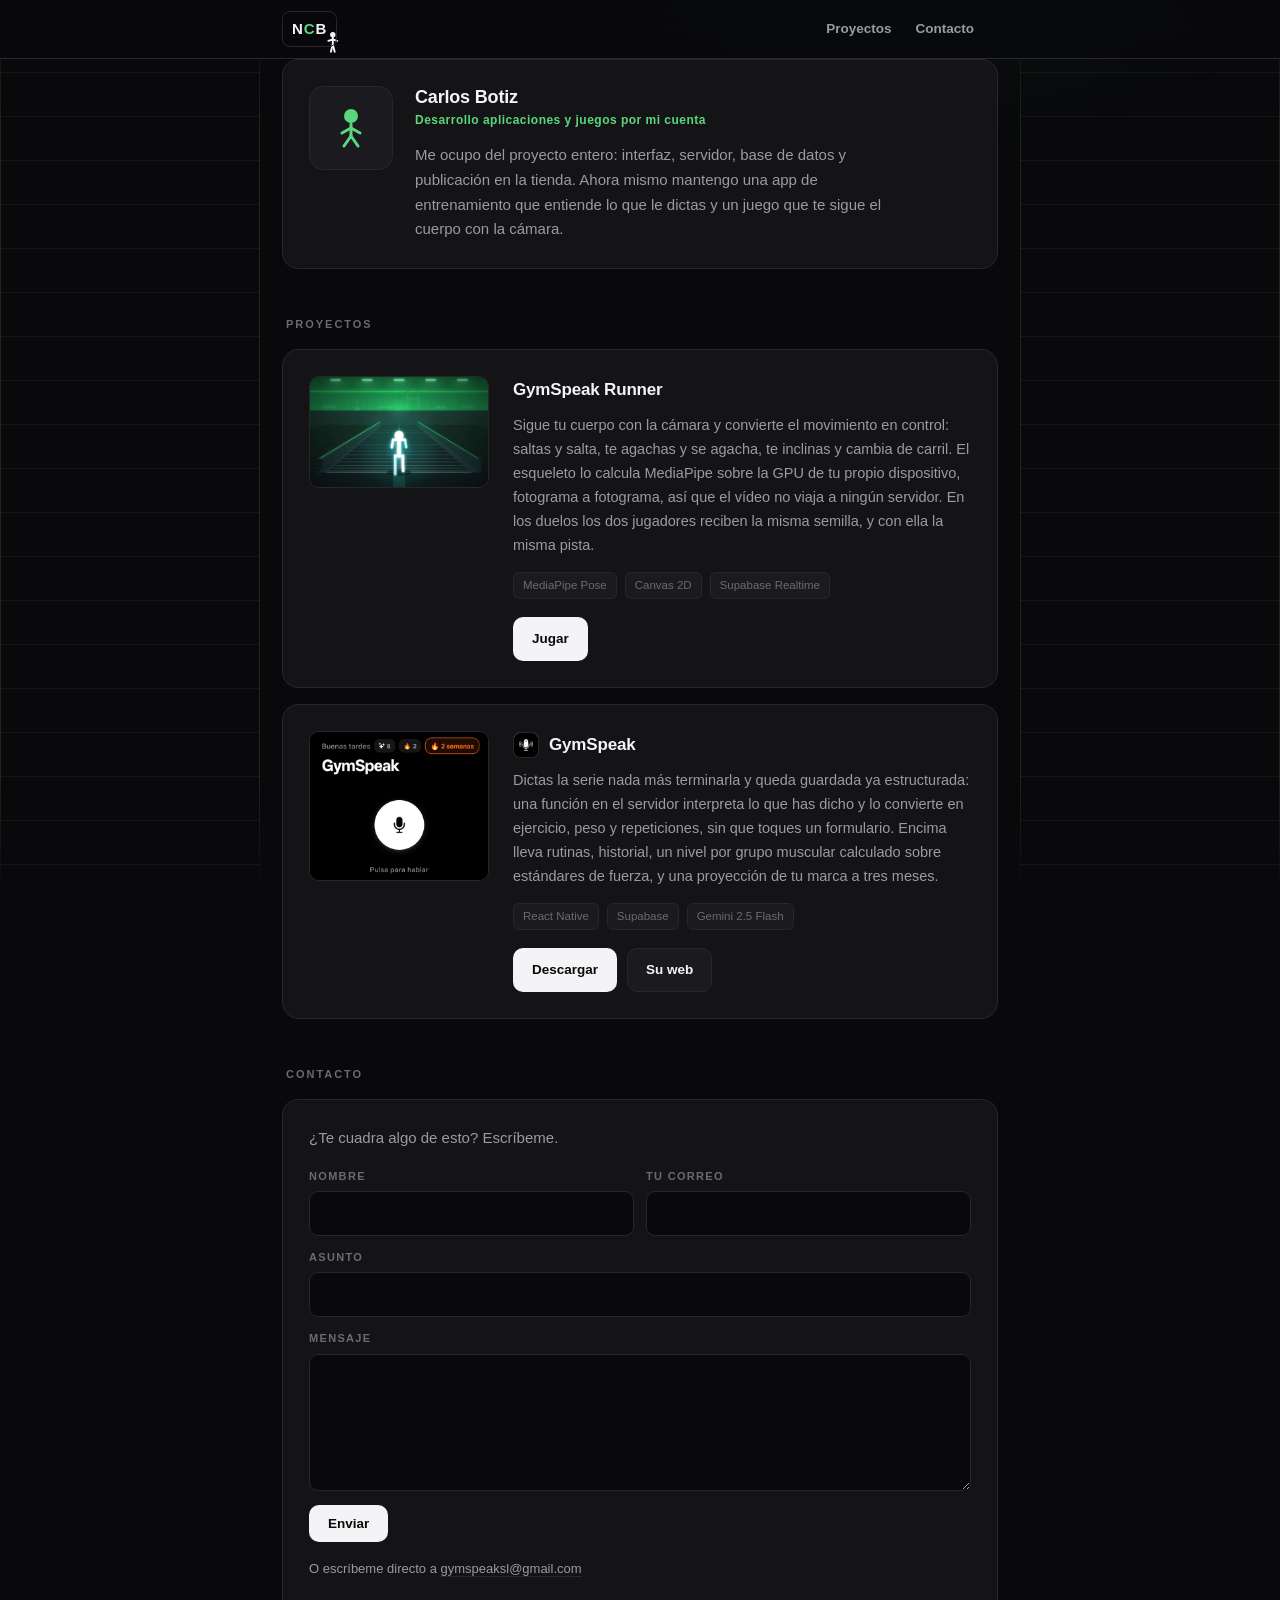
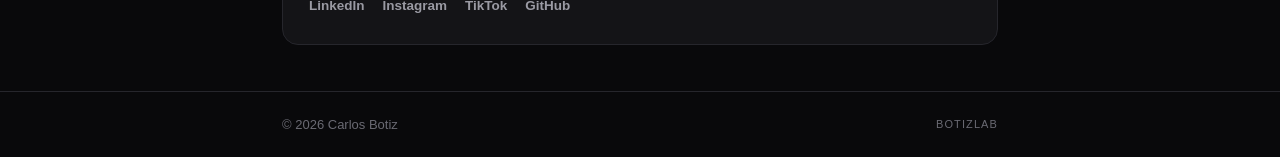
==== index.html @ f322dc8b "El boton de cuenta se trae sus propios estilos Estaba copiado en tres hojas distintas y paso lo prev" ====
<!DOCTYPE html>
<html lang="es">
<head>
  <meta charset="UTF-8" />
  <meta name="viewport" content="width=device-width, initial-scale=1.0" />
  <title>Proyectos — Carlos Botiz</title>
  <meta name="description" content="Los proyectos de Carlos Botiz: una app de gimnasio publicada en Google Play y un juego que se controla con la cámara moviendo el cuerpo." />
  <meta property="og:title" content="Proyectos de Carlos Botiz" />
  <meta property="og:description" content="Una app en Google Play y un juego que se juega moviendo el cuerpo. Hechos de principio a fin." />
  <meta property="og:type" content="website" />
  <meta property="og:url" content="https://botizlab.github.io/" />
  <meta name="theme-color" content="#09090b" />
  <link rel="icon" href="assets/favicon.svg" type="image/svg+xml" />
  <link rel="stylesheet" href="css/styles.css?v=7" />
</head>
<body>

  <!-- Barra: monograma, el muñeco corriendo por el borde y los enlaces -->
  <nav class="nav">
    <div class="wrap nav-inner">
      <a class="mono" href="/" aria-label="Inicio">N<i>C</i>B</a>

      <svg class="runner" width="14" height="23" viewBox="0 0 14 23" aria-hidden="true">
        <g stroke="#f4f4f6" stroke-width="1.9" stroke-linecap="round" fill="none">
          <circle cx="7" cy="3.7" r="2.7" fill="#f4f4f6" stroke="none" />
          <line x1="7" y1="6.6" x2="7" y2="13.4" />
          <line class="arm-a" x1="7" y1="8.4" x2="11.2" y2="10.5" />
          <line class="arm-b" x1="7" y1="8.4" x2="2.8" y2="10.5" />
          <line class="leg-a" x1="7" y1="13.4" x2="10.5" y2="20" />
          <line class="leg-b" x1="7" y1="13.4" x2="3.5" y2="20" />
        </g>
      </svg>

      <button class="nav-toggle" id="navToggle" type="button" aria-label="Abrir menú" aria-expanded="false">≡</button>
      <div class="nav-links" id="navLinks">
        <a href="#proyectos">Proyectos</a>
        <a href="#contacto">Contacto</a>
        <span class="hueco-cuenta" id="huecoCuenta"></span>
      </div>
    </div>
  </nav>

  <!-- Los márgenes son la cinta del juego: travesaños que bajan al hacer scroll -->
  <div class="lados" aria-hidden="true">
    <div class="lado lado-izq"><span class="cinta"></span></div>
    <div class="lado lado-der"><span class="cinta"></span></div>
  </div>

  <main class="wrap">

    <!-- Quién soy: breve, sin titulares gigantes -->
    <section class="card intro reveal" aria-labelledby="quien">
      <div class="avatar">
        <!-- Si assets/yo.jpg existe se ve la foto; si no, se queda el muñeco -->
        <img src="assets/yo.jpg" alt="Carlos Botiz" onerror="this.remove()" />
        <svg viewBox="0 0 40 46" aria-hidden="true">
          <g stroke="#5ad67d" stroke-width="3" stroke-linecap="round" fill="none">
            <circle cx="20" cy="11" r="7" fill="#5ad67d" stroke="none" />
            <line x1="20" y1="19" x2="20" y2="31" />
            <line x1="20" y1="23" x2="29" y2="28" />
            <line x1="20" y1="23" x2="11" y2="28" />
            <line x1="20" y1="31" x2="27" y2="41" />
            <line x1="20" y1="31" x2="13" y2="41" />
          </g>
        </svg>
      </div>
      <div class="intro-text">
        <h1 id="quien">Carlos Botiz</h1>
        <p class="role">Desarrollo aplicaciones y juegos por mi cuenta</p>
        <p>
          Me ocupo del proyecto entero: interfaz, servidor, base de datos y publicación en la tienda.
          Ahora mismo mantengo una app de entrenamiento que entiende lo que le dictas y un juego que
          te sigue el cuerpo con la cámara.
        </p>
      </div>
    </section>

    <!-- Los proyectos, en bloques -->
    <section id="proyectos">
      <h2 class="label reveal">Proyectos</h2>

      <article class="card proyecto reveal">
        <div class="thumb"><img src="assets/runner-cap.jpg" alt="Partida de GymSpeak Runner" loading="lazy" /></div>
        <div class="proyecto-info">
          <div class="proyecto-head">
            <h3>GymSpeak Runner</h3>
          </div>
          <p>
            Sigue tu cuerpo con la cámara y convierte el movimiento en control: saltas y salta, te
            agachas y se agacha, te inclinas y cambia de carril. El esqueleto lo calcula MediaPipe
            sobre la GPU de tu propio dispositivo, fotograma a fotograma, así que el vídeo no viaja a
            ningún servidor. En los duelos los dos jugadores reciben la misma semilla, y con ella la
            misma pista.
          </p>
          <ul class="datos">
            <li>MediaPipe Pose</li>
            <li>Canvas 2D</li>
            <li>Supabase Realtime</li>
          </ul>
          <div class="acciones">
            <a class="btn btn-primary" href="/juego/">Jugar</a>
          </div>
        </div>
      </article>

      <article class="card proyecto reveal">
        <div class="thumb thumb-app"><img src="assets/gymspeak-cap.jpeg" alt="GymSpeak" loading="lazy" /></div>
        <div class="proyecto-info">
          <div class="proyecto-head">
            <img class="icono" src="assets/gymspeak-icon.png" alt="" />
            <h3>GymSpeak</h3>
          </div>
          <p>
            Dictas la serie nada más terminarla y queda guardada ya estructurada: una función en el
            servidor interpreta lo que has dicho y lo convierte en ejercicio, peso y repeticiones,
            sin que toques un formulario. Encima lleva rutinas, historial, un nivel por grupo
            muscular calculado sobre estándares de fuerza, y una proyección de tu marca a tres meses.
          </p>
          <ul class="datos">
            <li>React Native</li>
            <li>Supabase</li>
            <li>Gemini 2.5 Flash</li>
          </ul>
          <div class="acciones">
            <a class="btn btn-primary" href="https://play.google.com/store/apps/details?id=com.gymspeak.app" target="_blank" rel="noopener">Descargar</a>
            <a class="btn btn-ghost" href="https://botizlab.github.io/gymspeak-web/" target="_blank" rel="noopener">Su web</a>
          </div>
        </div>
      </article>

    </section>

    <!-- Contacto -->
    <section id="contacto">
      <h2 class="label reveal">Contacto</h2>
      <div class="card contacto reveal">
        <p id="introContacto">¿Te cuadra algo de esto? Escríbeme.</p>

        <!-- El `onsubmit` de aquí es una red de seguridad, no el manejador: va en
             el propio HTML, así que existe aunque el JS no cargue o el navegador
             sirva una versión vieja de caché. Sin él, un envío nativo mandaría el
             nombre, el correo y el mensaje a la barra de direcciones. -->
        <form class="formulario" id="formContacto" novalidate onsubmit="return false">
          <div class="campos" id="camposIdentidad">
            <label>
              <span>Nombre</span>
              <input type="text" name="nombre" maxlength="80" required autocomplete="name"
                     aria-describedby="e-nombre" />
              <small class="fallo" id="e-nombre"></small>
            </label>
            <label>
              <span>Tu correo</span>
              <input type="email" name="email" maxlength="120" required autocomplete="email"
                     aria-describedby="e-email" />
              <small class="fallo" id="e-email"></small>
            </label>
          </div>
          <label>
            <span>Asunto</span>
            <input type="text" name="asunto" maxlength="140" required aria-describedby="e-asunto" />
            <small class="fallo" id="e-asunto"></small>
          </label>
          <label>
            <span>Mensaje <b class="contador" id="contador"></b></span>
            <textarea name="mensaje" rows="5" maxlength="2000" required aria-describedby="e-mensaje"></textarea>
            <small class="fallo" id="e-mensaje"></small>
          </label>

          <!-- Cebo para robots: está oculto, una persona nunca lo rellena -->
          <div class="cebo" aria-hidden="true">
            <label>No rellenes esto <input type="text" name="web" tabindex="-1" autocomplete="off" /></label>
          </div>

          <div class="envio">
            <button class="btn btn-primary" type="submit">Enviar</button>
            <p class="aviso" id="avisoContacto" role="status" aria-live="polite"></p>
          </div>
        </form>

        <p class="alterna">O escríbeme directo a <a href="mailto:gymspeaksl@gmail.com">gymspeaksl@gmail.com</a></p>

        <div class="redes">
          <a href="https://www.linkedin.com/in/nicolas-carlos-botiz-77587438b/" target="_blank" rel="noopener">LinkedIn</a>
          <a href="https://www.instagram.com/ncarlossb__/" target="_blank" rel="noopener">Instagram</a>
          <a href="https://www.tiktok.com/@carlosbotissss" target="_blank" rel="noopener">TikTok</a>
          <a href="https://github.com/botizlab" target="_blank" rel="noopener">GitHub</a>
        </div>
      </div>
    </section>

  </main>

  <footer>
    <div class="wrap footer-inner">
      <span>© <span id="year"></span> Carlos Botiz</span>
      <span class="sello">BotizLab</span>
    </div>
  </footer>

  <script src="js/main.js?v=7"></script>
  <script type="module">
    // La cuenta va aparte y en módulo: solo se descarga el SDK de Supabase si
    // hace falta, y la portada no espera por ello para pintarse.
    import { montarBoton, perfil, comoTeLlamas, sesion } from './js/cuenta.js?v=7';

    montarBoton(document.getElementById('huecoCuenta'), { rutaPerfil: '/cuenta/' });

    // El formulario necesita el token EN EL MOMENTO de enviar, no ahora: los
    // tokens caducan y se renuevan solos, así que se pide fresco cada vez.
    window.__tokenCuenta = async () => (await sesion())?.access_token || null;

    // Con sesión, los campos aparecen ya rellenos con tu cuenta. Sin cartel:
    // no hace falta contarlo, se ve. Y siguen siendo editables por si alguien
    // quiere escribir a nombre de otra cosa.
    perfil().then((p) => {
      if (!p) return;
      const form = document.getElementById('formContacto');
      if (!form.nombre.value) form.nombre.value = comoTeLlamas(p);
      if (!form.email.value) form.email.value = p.email || '';
    });
  </script>
</body>
</html>
---- css/styles.css ----
/* ============================================================
   Carlos Botiz — los proyectos, en bloques
   Todo en cajas, tipografía contenida (nada de titulares gigantes)
   y el muñeco corriendo por la barra.
   ============================================================ */

:root {
  --bg: #09090b;
  --surface: #141417;
  --surface-2: #1b1b1f;
  --border: #26262c;
  --text: #f4f4f6;
  --muted: #9a9aa3;
  --faint: #6a6a73;
  --accent: #5ad67d;
  --font: -apple-system, BlinkMacSystemFont, "Segoe UI", Roboto, Helvetica, Arial, sans-serif;

  /* Columna estrecha: es una ficha, no un cartel */
  --maxw: 760px;
  --nav-h: 58px;
  --media: 380px;   /* la mitad de --maxw, para colocar los márgenes */
}

* { box-sizing: border-box; margin: 0; padding: 0; }
html { scroll-behavior: smooth; }
body {
  font-family: var(--font);
  background: var(--bg);
  color: var(--text);
  font-size: 15px;
  line-height: 1.65;
  -webkit-font-smoothing: antialiased;
  overflow-x: hidden;
}
body::before {
  content: ""; position: fixed; inset: 0; z-index: -1; pointer-events: none;
  background: radial-gradient(620px 380px at 72% -12%, rgba(90, 214, 125, .055), transparent 70%);
}

/* ─── Los márgenes son la cinta ──────────────────────────────
   El hueco de los lados se convierte en la pista del juego: dos bandas de
   travesaños que bajan hacia ti según haces scroll, como la cinta de correr.
   Muy tenues a propósito: acompañan, no compiten con el contenido. */
.lados { position: fixed; inset: 0; z-index: -1; pointer-events: none; }
/* Ocupan el margen entero, de la columna al borde de la pantalla: si no,
   queda otro hueco muerto por fuera de la banda. */
.lado { position: absolute; top: 0; bottom: 0; overflow: hidden; }
.lado-izq { left: 0; right: calc(50% + var(--media)); }
.lado-der { left: calc(50% + var(--media)); right: 0; }

/* Los raíles que encierran la banda */
.lado::before, .lado::after {
  content: ""; position: absolute; top: 0; bottom: 0; width: 1px;
  background: linear-gradient(transparent, rgba(90, 214, 125, .16) 14%, rgba(90, 214, 125, .16) 86%, transparent);
}
.lado::before { left: 0; }
.lado::after { right: 0; }

/* Los travesaños. Se pintan de sobra por arriba y por abajo para que al
   desplazarlos no aparezca un borde vacío. */
.cinta {
  position: absolute; left: 0; right: 0; top: -60px; bottom: -60px;
  background: repeating-linear-gradient(
    to bottom,
    rgba(244, 244, 246, .05) 0 1px,
    transparent 1px 44px
  );
  will-change: transform;
}

/* Por debajo de esto el margen es demasiado fino para que se lea */
@media (max-width: 940px) { .lados { display: none; } }

a { color: inherit; text-decoration: none; }
img { max-width: 100%; }
.wrap { width: 100%; max-width: var(--maxw); margin: 0 auto; padding: 0 22px; }

:focus-visible { outline: 2px solid var(--accent); outline-offset: 3px; border-radius: 4px; }

/* Varios bloques son grid o flex, y eso gana al `hidden` por defecto */
[hidden] { display: none !important; }


/* ─── Barra ──────────────────────────────────────────────── */
.nav {
  position: sticky; top: 0; z-index: 40;
  background: rgba(9, 9, 11, .82); backdrop-filter: blur(12px);
  border-bottom: 1px solid var(--border);
}
.nav-inner { position: relative; display: flex; align-items: center; justify-content: space-between; height: var(--nav-h); }

.mono {
  font-size: 15px; font-weight: 800; letter-spacing: .06em;
  border: 1px solid var(--border); border-radius: 8px; padding: 5px 9px;
  transition: border-color .18s;
}
.mono i { color: var(--accent); font-style: normal; }
.mono:hover { border-color: var(--accent); }

/* `align-items: center` es lo que endereza el botón de cuenta: sin él los
   elementos se estiran y su texto queda a distinta altura que los enlaces. */
.nav-links { display: flex; gap: 24px; align-items: center; }
.nav-links a { color: var(--muted); font-size: 13.5px; font-weight: 600; transition: color .15s; }
.nav-links a:hover { color: var(--text); }
.nav-toggle {
  display: none; background: none; border: 0; color: var(--text);
  font-size: 21px; line-height: 1; cursor: pointer; padding: 6px;
}

/* El muñeco corre por el borde inferior de la barra y salta los enlaces.
   Va detrás de todo para no comerse ningún clic. */
.runner { position: absolute; left: 0; bottom: 0; z-index: -1; pointer-events: none; }

/* ─── Cajas ──────────────────────────────────────────────── */
.card {
  background: var(--surface);
  border: 1px solid var(--border);
  border-radius: 16px;
  padding: 26px;
}

.label {
  font-size: 11px; font-weight: 700; letter-spacing: .18em; text-transform: uppercase;
  color: var(--faint); margin: 0 0 16px 4px;
}

main { padding: 42px 0 20px; }
main section { margin-bottom: 46px; }


/* ─── Quién soy ──────────────────────────────────────────── */
.intro { display: grid; grid-template-columns: 84px 1fr; gap: 22px; align-items: start; }
.avatar {
  position: relative; width: 84px; height: 84px; border-radius: 14px; overflow: hidden;
  border: 1px solid var(--border); background: var(--surface-2);
  display: grid; place-items: center;
}
.avatar img { position: absolute; inset: 0; width: 100%; height: 100%; object-fit: cover; z-index: 1; }
.avatar svg { width: 40px; height: 46px; }

.intro h1 { font-size: 18px; font-weight: 800; letter-spacing: -.01em; line-height: 1.3; }
.intro .role {
  font-size: 12px; font-weight: 700; letter-spacing: .04em;
  color: var(--accent); margin: 2px 0 12px;
}
.intro p { color: var(--muted); }
.intro .intro-text > p:last-child { max-width: 56ch; }

/* ─── Proyectos ──────────────────────────────────────────── */
.proyecto {
  display: grid; grid-template-columns: 180px 1fr; gap: 24px; align-items: start;
  margin-bottom: 16px; transition: border-color .2s;
}
.proyecto:hover { border-color: #34343c; }

/* La proporción se declara aquí para que la caja reserve su sitio antes de que
   la imagen (que carga en diferido) llegue. Si no, la fila mide 2 px y pega un
   salto al cargar. */
.thumb {
  border-radius: 10px; overflow: hidden; border: 1px solid var(--border); background: #000;
  transition: transform .25s ease;
  aspect-ratio: 800 / 498;
}
.thumb img { display: block; width: 100%; height: 100%; object-fit: cover; }
.proyecto:hover .thumb { transform: translateY(-3px); }
/* La captura de la app es vertical (1076x2238): se recorta por arriba para que
   no estire la fila hasta lo absurdo */
.thumb-app { aspect-ratio: 180 / 150; }
.thumb-app img { object-position: top; }

.proyecto-head { display: flex; align-items: center; gap: 10px; flex-wrap: wrap; }
.proyecto-head h3 { font-size: 17px; font-weight: 800; letter-spacing: -.01em; }
.proyecto-head .icono { width: 26px; height: 26px; border-radius: 7px; border: 1px solid var(--border); }

.proyecto p { color: var(--muted); margin: 10px 0 0; font-size: 14.5px; }

.datos { list-style: none; display: flex; flex-wrap: wrap; gap: 8px; margin: 14px 0 0; }
.datos li {
  font-size: 11.5px; color: var(--faint);
  background: var(--surface-2); border: 1px solid var(--border);
  border-radius: 6px; padding: 3px 9px;
}

.acciones { display: flex; gap: 10px; flex-wrap: wrap; margin-top: 18px; }

/* ─── Botones ────────────────────────────────────────────── */
.btn {
  position: relative; overflow: hidden;
  display: inline-flex; align-items: center; gap: 8px;
  padding: 10px 18px; border-radius: 10px; font-size: 13.5px; font-weight: 700;
  border: 1px solid transparent; cursor: pointer;
  transition: transform .18s ease, box-shadow .18s ease, border-color .18s ease;
}
.btn-primary { background: var(--text); color: #0a0a0b; }
.btn-primary:hover { transform: translateY(-2px); box-shadow: 0 8px 22px rgba(255, 255, 255, .14); }
.btn-primary::after {
  content: ""; position: absolute; top: 0; left: -130%; width: 55%; height: 100%;
  background: linear-gradient(120deg, transparent, rgba(255, 255, 255, .5), transparent);
  transform: skewX(-20deg); transition: left .55s ease;
}
.btn-primary:hover::after { left: 150%; }
.btn-ghost { background: var(--surface-2); color: var(--text); border-color: var(--border); }
.btn-ghost:hover { transform: translateY(-2px); border-color: var(--accent); }

/* ─── Contacto ───────────────────────────────────────────── */
.contacto { display: flex; flex-direction: column; align-items: stretch; gap: 16px; }
.contacto > p { color: var(--muted); }

.formulario { display: flex; flex-direction: column; gap: 12px; }
.campos { display: grid; grid-template-columns: 1fr 1fr; gap: 12px; }

.formulario label { display: flex; flex-direction: column; gap: 6px; }
.formulario label > span {
  font-size: 11px; font-weight: 700; letter-spacing: .12em; text-transform: uppercase;
  color: var(--faint);
}
.formulario input, .formulario textarea {
  font: inherit; font-size: 14px; color: var(--text);
  background: var(--bg); border: 1px solid var(--border); border-radius: 9px;
  padding: 10px 12px; width: 100%;
  transition: border-color .18s;
}
.formulario textarea { resize: vertical; min-height: 96px; }
.formulario input:hover, .formulario textarea:hover { border-color: #34343c; }
.formulario input:focus, .formulario textarea:focus {
  outline: none; border-color: var(--accent);
}
/* El rojo lo pone el validador, no el navegador: así solo se marca lo que el
   usuario ya ha dejado atrás, y nunca mientras teclea por primera vez. */
.formulario input.malo, .formulario textarea.malo { border-color: #d9614a; }
.formulario input.malo:focus, .formulario textarea.malo:focus { border-color: #e57b63; }

.fallo { font-size: 12px; color: #e57b63; min-height: 0; }
.fallo:empty { display: none; }

.contador {
  float: right; font-weight: 500; letter-spacing: 0; text-transform: none;
  color: var(--faint); font-size: 10.5px;
}
.contador.apurado { color: #e57b63; }

/* El cebo tiene que ser invisible para personas pero rellenable por un robot:
   nada de display:none, que muchos ya lo detectan. */
.cebo {
  position: absolute; width: 1px; height: 1px; overflow: hidden;
  clip-path: inset(50%); white-space: nowrap;
}

.envio { display: flex; align-items: center; gap: 14px; flex-wrap: wrap; margin-top: 2px; }
.envio .btn:disabled { opacity: .55; cursor: default; transform: none; box-shadow: none; }

.aviso { font-size: 13px; margin: 0; min-height: 1.2em; }
.aviso.ok { color: var(--accent); }
.aviso.mal { color: #e57b63; }

.alterna { font-size: 13px; color: var(--faint); }
.alterna a { color: var(--muted); border-bottom: 1px solid var(--border); }
.alterna a:hover { color: var(--accent); border-color: var(--accent); }
.redes { display: flex; gap: 18px; flex-wrap: wrap; }
.redes a { font-size: 13.5px; font-weight: 600; color: var(--muted); transition: color .15s; }
.redes a:hover { color: var(--accent); }

/* ─── Pie ────────────────────────────────────────────────── */
footer { border-top: 1px solid var(--border); padding: 22px 0; margin-top: 20px; }
.footer-inner {
  display: flex; justify-content: space-between; align-items: center;
  flex-wrap: wrap; gap: 8px; color: var(--faint); font-size: 13px;
}
.sello { letter-spacing: .1em; text-transform: uppercase; font-size: 11px; }

/* ─── Aparición al bajar ─────────────────────────────────── */
.reveal { opacity: 0; transform: translateY(14px); transition: opacity .5s ease, transform .5s ease; }
.reveal.in { opacity: 1; transform: none; }

/* ─── Estrecho ───────────────────────────────────────────── */

@media (max-width: 620px) {
  .campos { grid-template-columns: 1fr; }
  .intro { grid-template-columns: 64px 1fr; gap: 16px; }
  .avatar { width: 64px; height: 64px; }
  .avatar svg { width: 30px; height: 35px; }

  .proyecto { grid-template-columns: 1fr; gap: 18px; }
  .thumb-app { max-width: 190px; }

  .nav-toggle { display: block; }
  .nav-links {
    position: absolute; top: var(--nav-h); left: -22px; right: -22px;
    flex-direction: column; gap: 0;
    background: var(--bg); border-bottom: 1px solid var(--border);
    max-height: 0; overflow: hidden; transition: max-height .3s ease;
  }
  .nav-links.open { max-height: 160px; }
  .nav-links a { padding: 14px 22px; width: 100%; border-top: 1px solid var(--border); }
}

@media (prefers-reduced-motion: reduce) {
  html { scroll-behavior: auto; }
  * { animation-duration: .001ms !important; transition-duration: .001ms !important; }
  .reveal { opacity: 1; transform: none; }
}
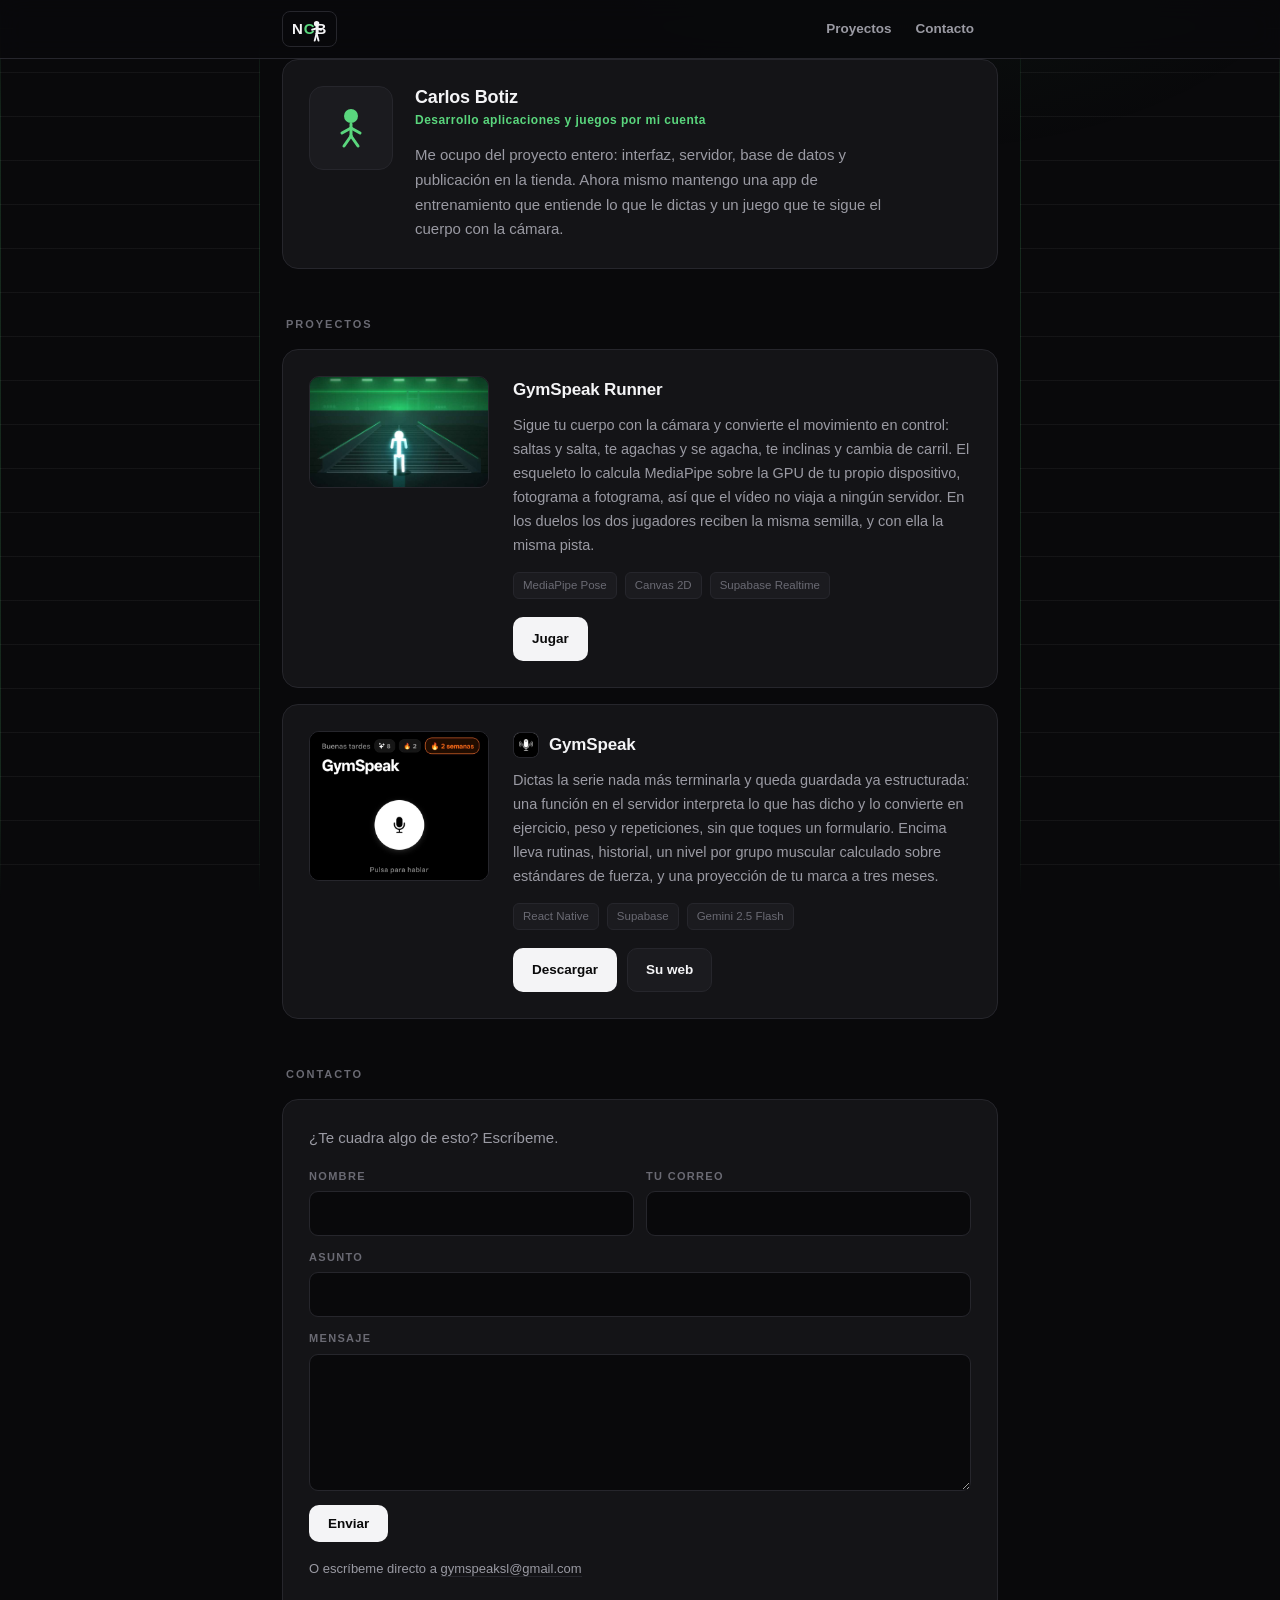
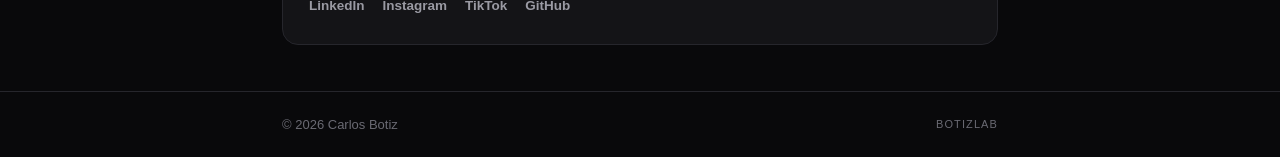
==== commit 978d1b6d: "Entrar y crear cuenta, reordenados Los textos hablan de BotizLab, que es lo que es la cuenta, y no d" ====
--- a/index.html
+++ b/index.html
@@ -11,7 +11,7 @@
   <meta property="og:url" content="https://botizlab.github.io/" />
   <meta name="theme-color" content="#09090b" />
   <link rel="icon" href="assets/favicon.svg" type="image/svg+xml" />
-  <link rel="stylesheet" href="css/styles.css?v=7" />
+  <link rel="stylesheet" href="css/styles.css?v=9" />
 </head>
 <body>
 
@@ -197,11 +197,11 @@
     </div>
   </footer>
 
-  <script src="js/main.js?v=7"></script>
+  <script src="js/main.js?v=9"></script>
   <script type="module">
     // La cuenta va aparte y en módulo: solo se descarga el SDK de Supabase si
     // hace falta, y la portada no espera por ello para pintarse.
-    import { montarBoton, perfil, comoTeLlamas, sesion } from './js/cuenta.js?v=7';
+    import { montarBoton, perfil, comoTeLlamas, sesion } from './js/cuenta.js?v=9';
 
     montarBoton(document.getElementById('huecoCuenta'), { rutaPerfil: '/cuenta/' });
 
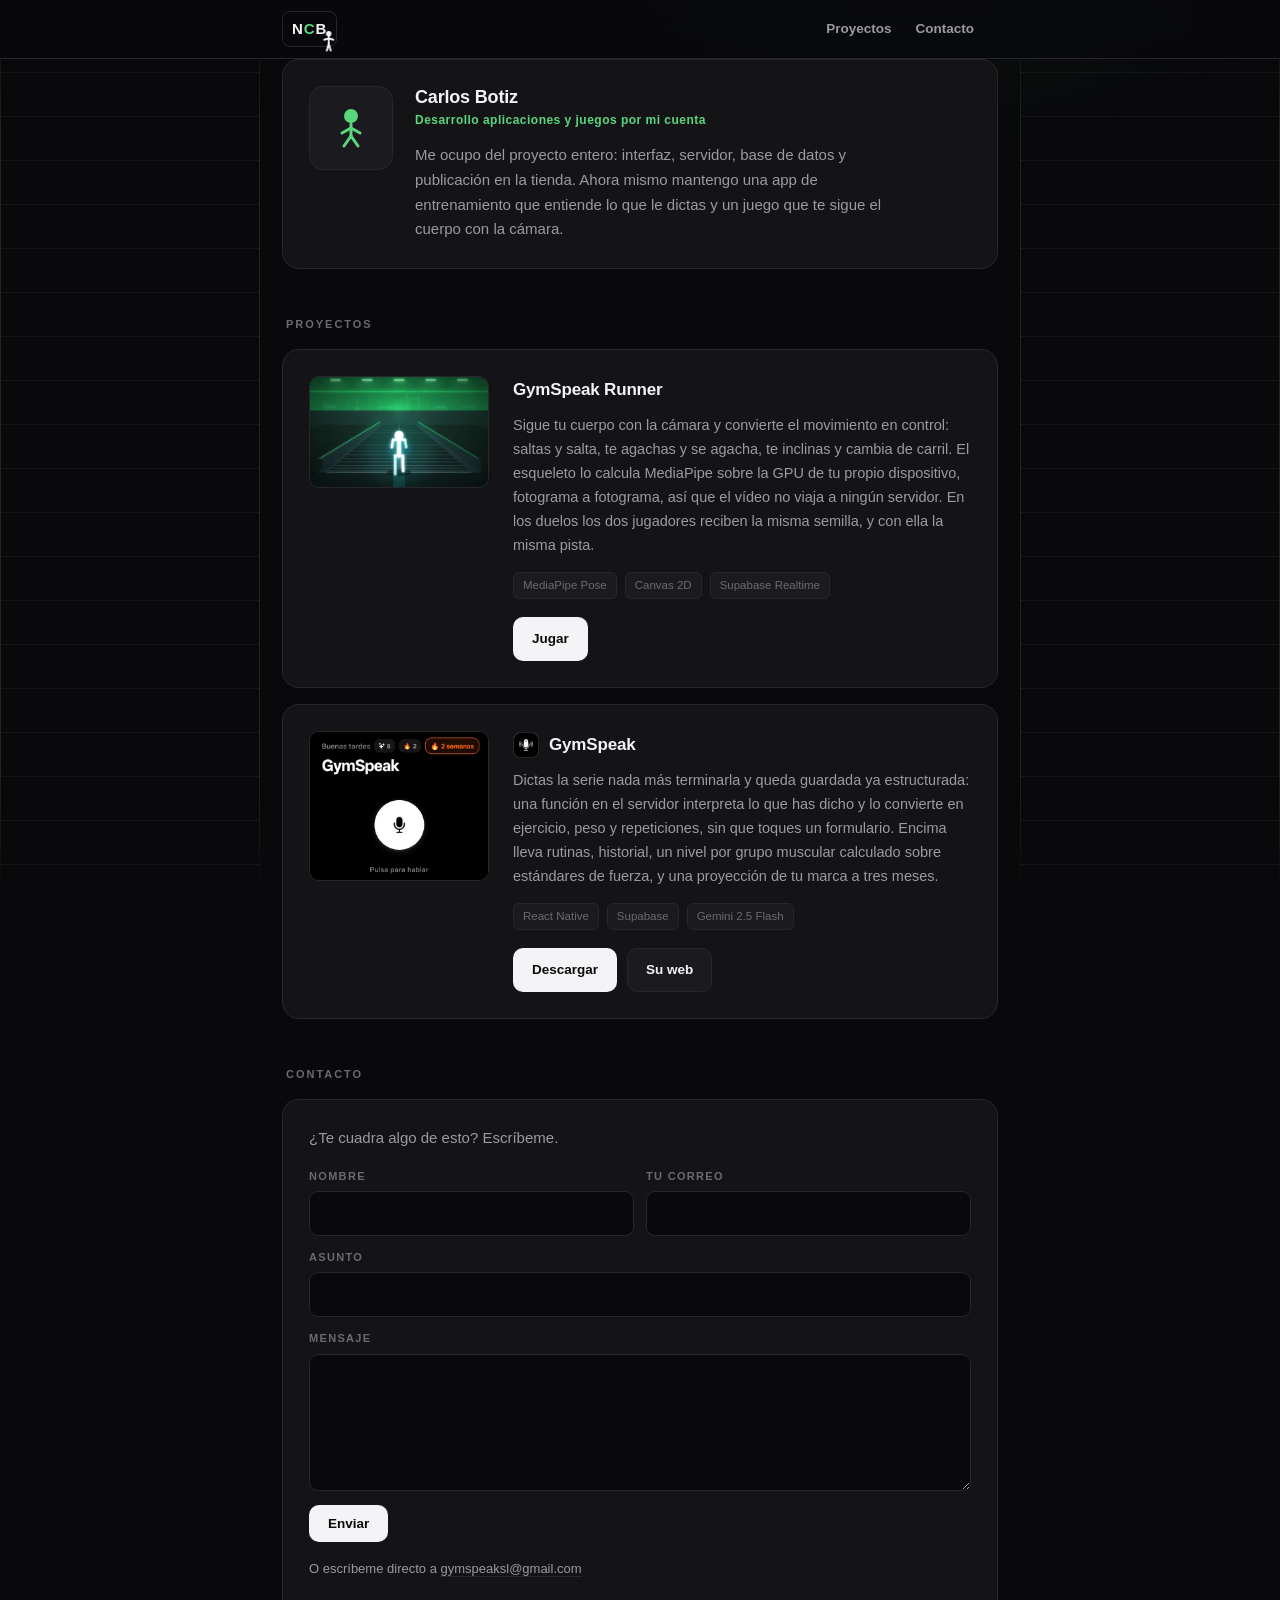
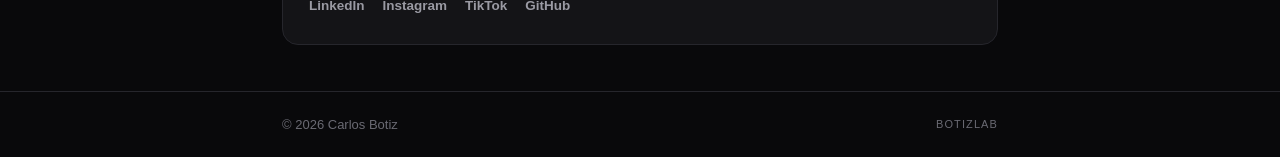
==== commit fa690f13: "El perfil se muda a /cuenta/ y el muneco a todas las barras /cuenta/ deja de ser una ficha suelta y " ====
--- a/index.html
+++ b/index.html
@@ -20,16 +20,6 @@
     <div class="wrap nav-inner">
       <a class="mono" href="/" aria-label="Inicio">N<i>C</i>B</a>
 
-      <svg class="runner" width="14" height="23" viewBox="0 0 14 23" aria-hidden="true">
-        <g stroke="#f4f4f6" stroke-width="1.9" stroke-linecap="round" fill="none">
-          <circle cx="7" cy="3.7" r="2.7" fill="#f4f4f6" stroke="none" />
-          <line x1="7" y1="6.6" x2="7" y2="13.4" />
-          <line class="arm-a" x1="7" y1="8.4" x2="11.2" y2="10.5" />
-          <line class="arm-b" x1="7" y1="8.4" x2="2.8" y2="10.5" />
-          <line class="leg-a" x1="7" y1="13.4" x2="10.5" y2="20" />
-          <line class="leg-b" x1="7" y1="13.4" x2="3.5" y2="20" />
-        </g>
-      </svg>
 
       <button class="nav-toggle" id="navToggle" type="button" aria-label="Abrir menú" aria-expanded="false">≡</button>
       <div class="nav-links" id="navLinks">
@@ -202,6 +192,9 @@
     // La cuenta va aparte y en módulo: solo se descarga el SDK de Supabase si
     // hace falta, y la portada no espera por ello para pintarse.
     import { montarBoton, perfil, comoTeLlamas, sesion } from './js/cuenta.js?v=9';
+    import { montarCorredor } from './js/corredor.js?v=9';
+
+    montarCorredor('.nav-inner');
 
     montarBoton(document.getElementById('huecoCuenta'), { rutaPerfil: '/cuenta/' });
 
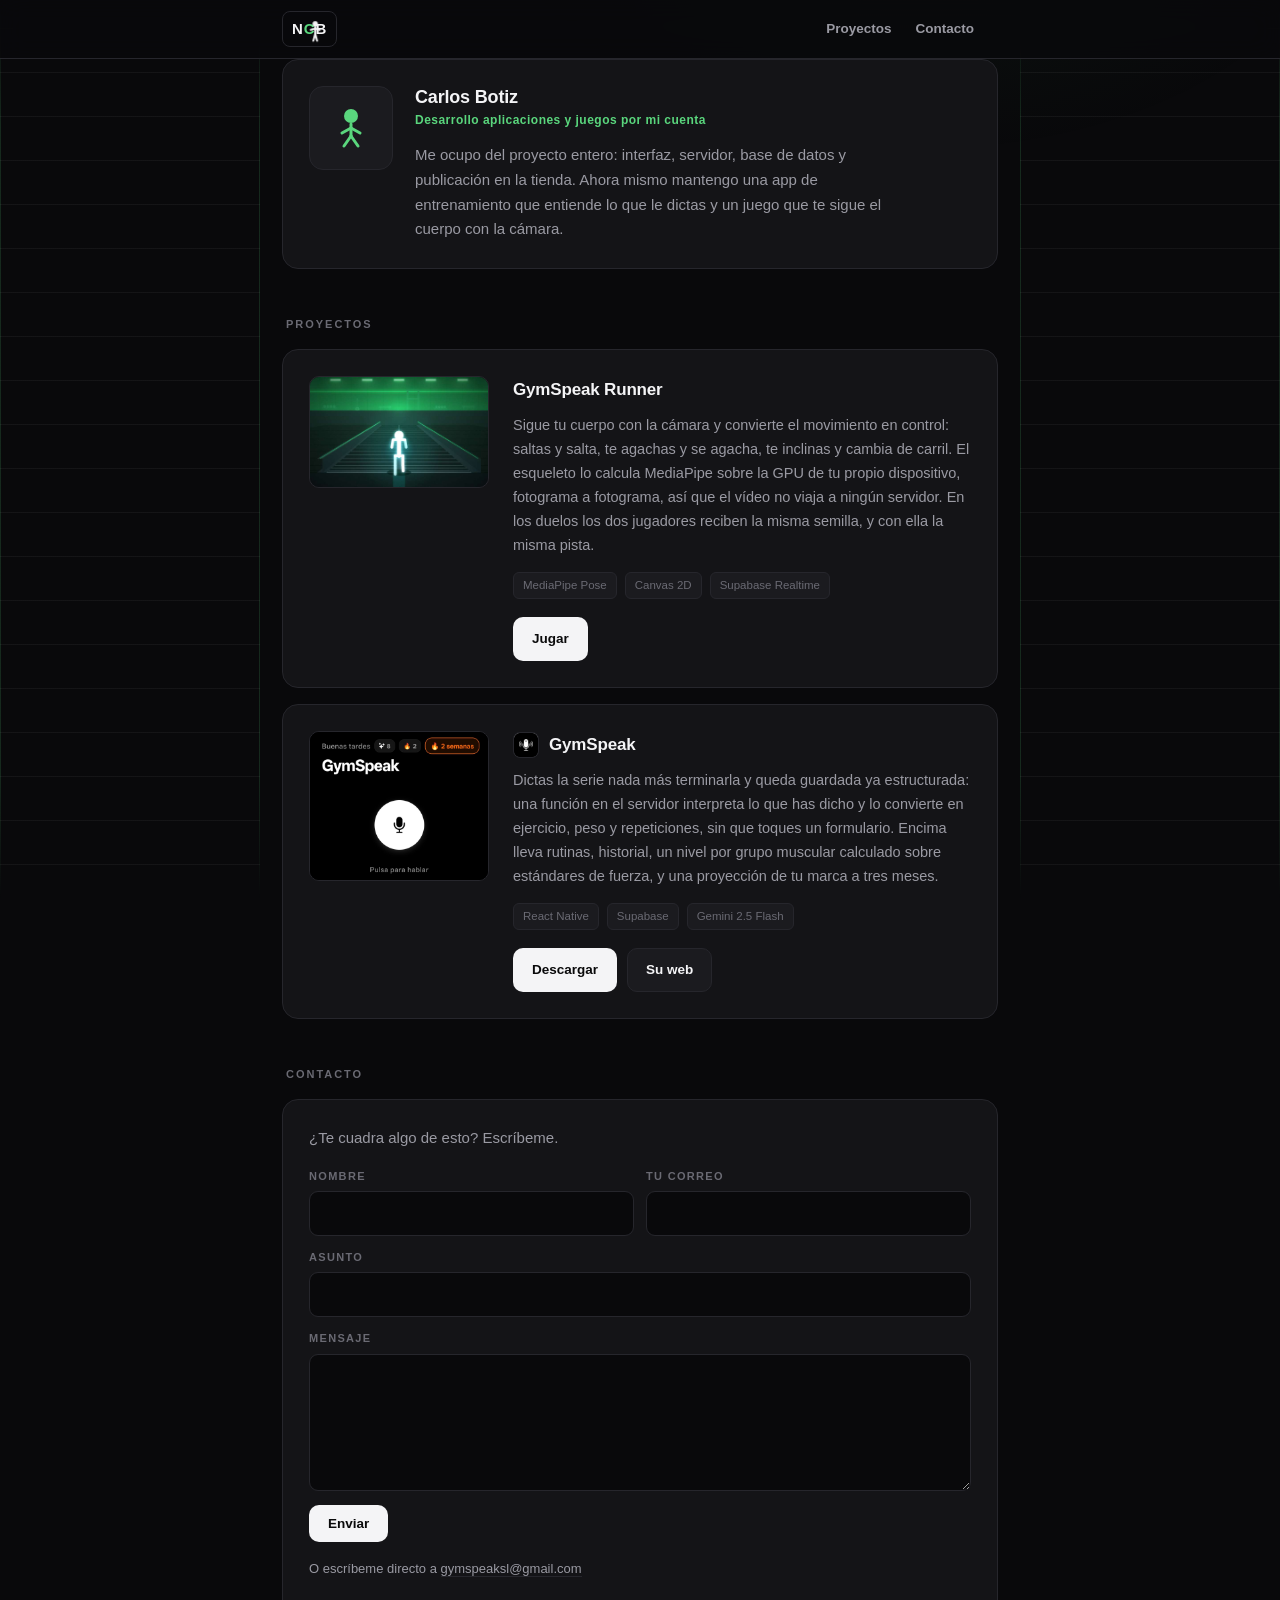
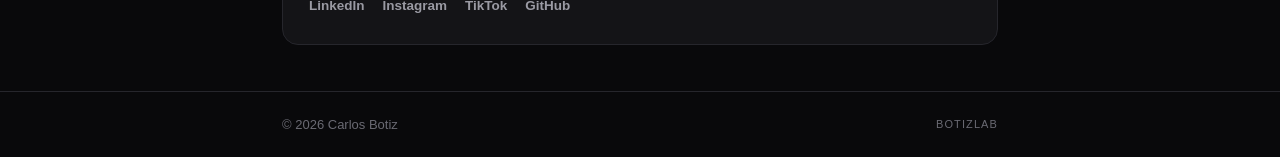
==== commit 91933b9a: "El desplegable de cuenta, tambien en /cuenta/ Era el unico menu que se habia quedado sin el. Y el pr" ====
--- a/index.html
+++ b/index.html
@@ -11,7 +11,7 @@
   <meta property="og:url" content="https://botizlab.github.io/" />
   <meta name="theme-color" content="#09090b" />
   <link rel="icon" href="assets/favicon.svg" type="image/svg+xml" />
-  <link rel="stylesheet" href="css/styles.css?v=9" />
+  <link rel="stylesheet" href="css/styles.css?v=10" />
 </head>
 <body>
 
@@ -187,12 +187,12 @@
     </div>
   </footer>
 
-  <script src="js/main.js?v=9"></script>
+  <script src="js/main.js?v=10"></script>
   <script type="module">
     // La cuenta va aparte y en módulo: solo se descarga el SDK de Supabase si
     // hace falta, y la portada no espera por ello para pintarse.
-    import { montarBoton, perfil, comoTeLlamas, sesion } from './js/cuenta.js?v=9';
-    import { montarCorredor } from './js/corredor.js?v=9';
+    import { montarBoton, perfil, comoTeLlamas, sesion } from './js/cuenta.js?v=10';
+    import { montarCorredor } from './js/corredor.js?v=10';
 
     montarCorredor('.nav-inner');
 
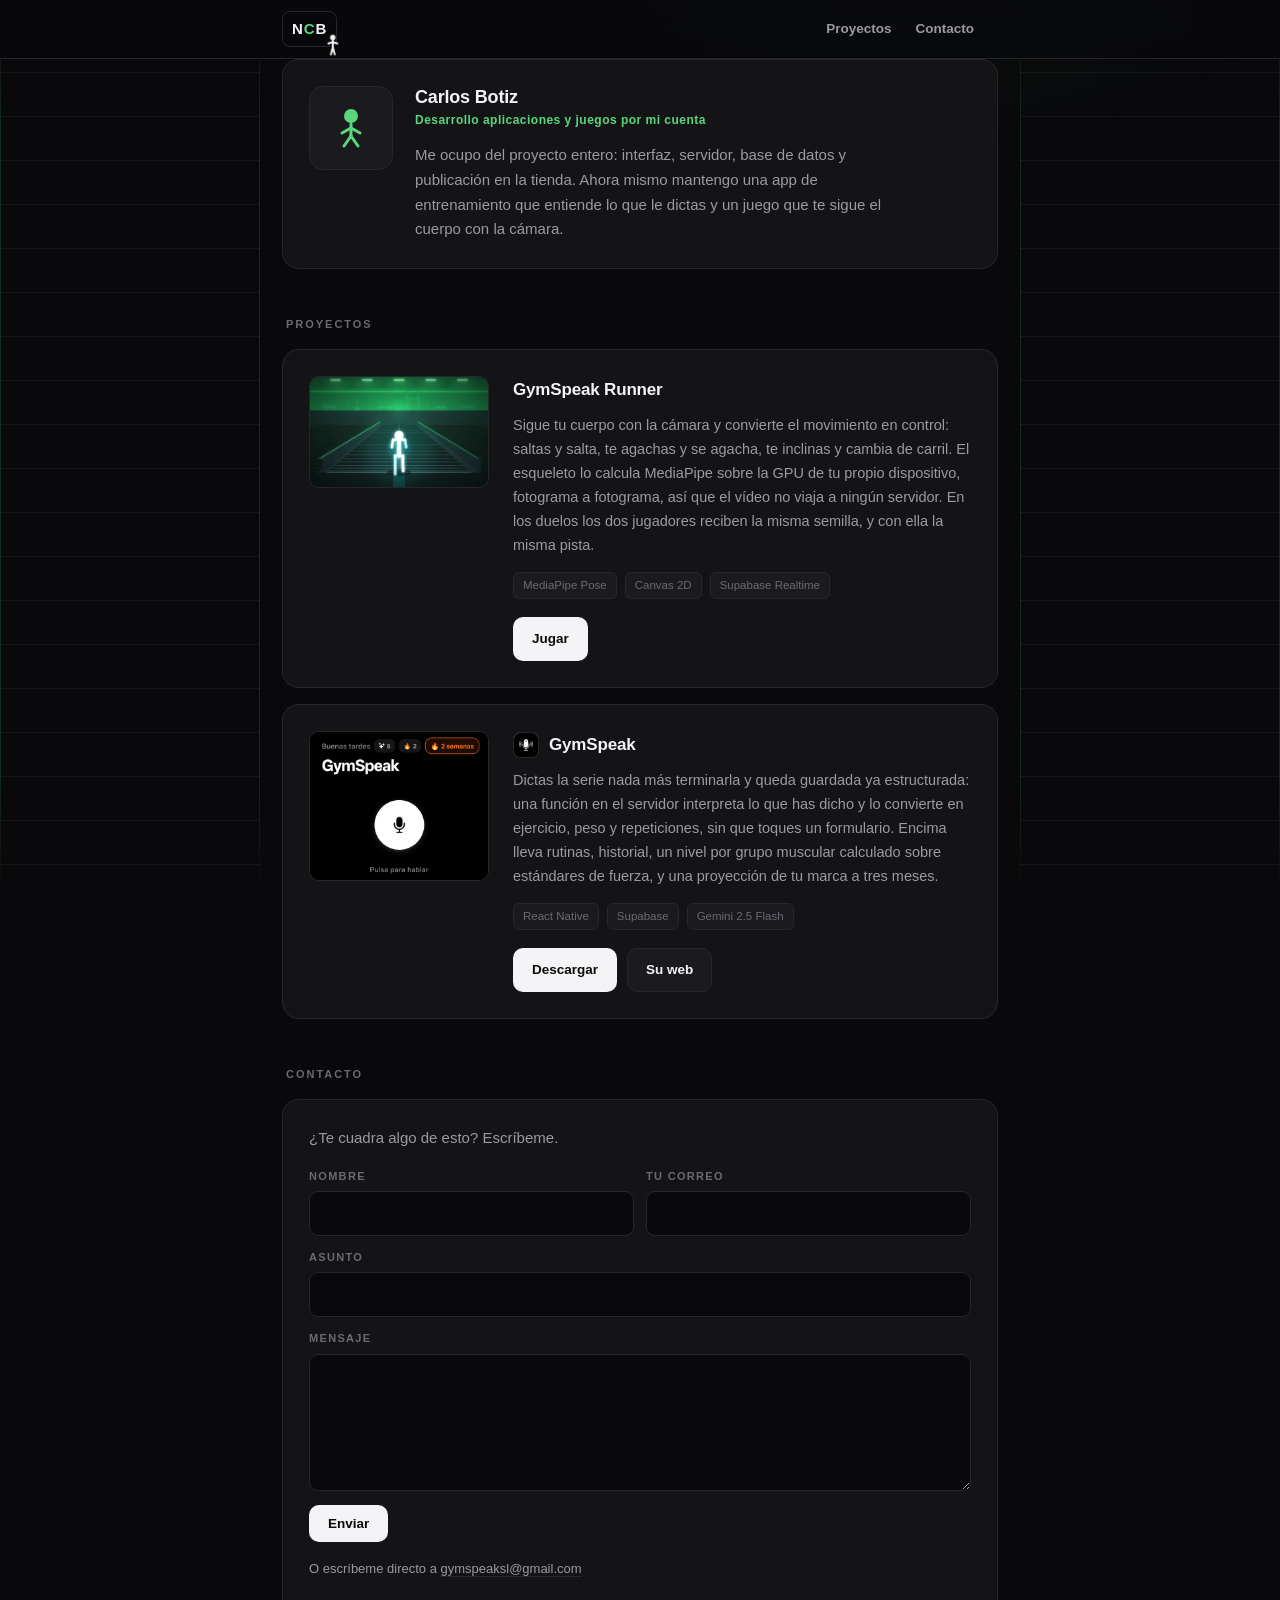
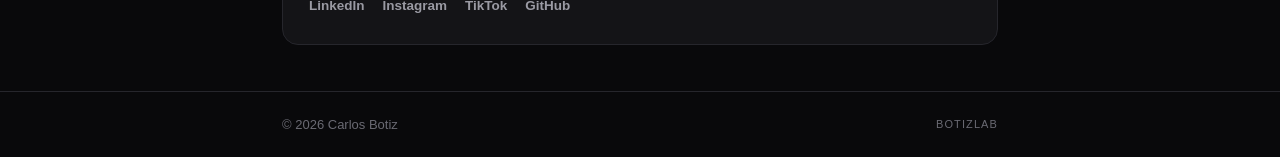
==== commit ce1371a9: "Un solo cuadro de confirmacion para cerrar sesion En /cuenta/ el boton ponia "Salir" y confirmaba ca" ====
--- a/index.html
+++ b/index.html
@@ -11,7 +11,7 @@
   <meta property="og:url" content="https://botizlab.github.io/" />
   <meta name="theme-color" content="#09090b" />
   <link rel="icon" href="assets/favicon.svg" type="image/svg+xml" />
-  <link rel="stylesheet" href="css/styles.css?v=10" />
+  <link rel="stylesheet" href="css/styles.css?v=11" />
 </head>
 <body>
 
@@ -187,12 +187,12 @@
     </div>
   </footer>
 
-  <script src="js/main.js?v=10"></script>
+  <script src="js/main.js?v=11"></script>
   <script type="module">
     // La cuenta va aparte y en módulo: solo se descarga el SDK de Supabase si
     // hace falta, y la portada no espera por ello para pintarse.
-    import { montarBoton, perfil, comoTeLlamas, sesion } from './js/cuenta.js?v=10';
-    import { montarCorredor } from './js/corredor.js?v=10';
+    import { montarBoton, perfil, comoTeLlamas, sesion } from './js/cuenta.js?v=11';
+    import { montarCorredor } from './js/corredor.js?v=11';
 
     montarCorredor('.nav-inner');
 
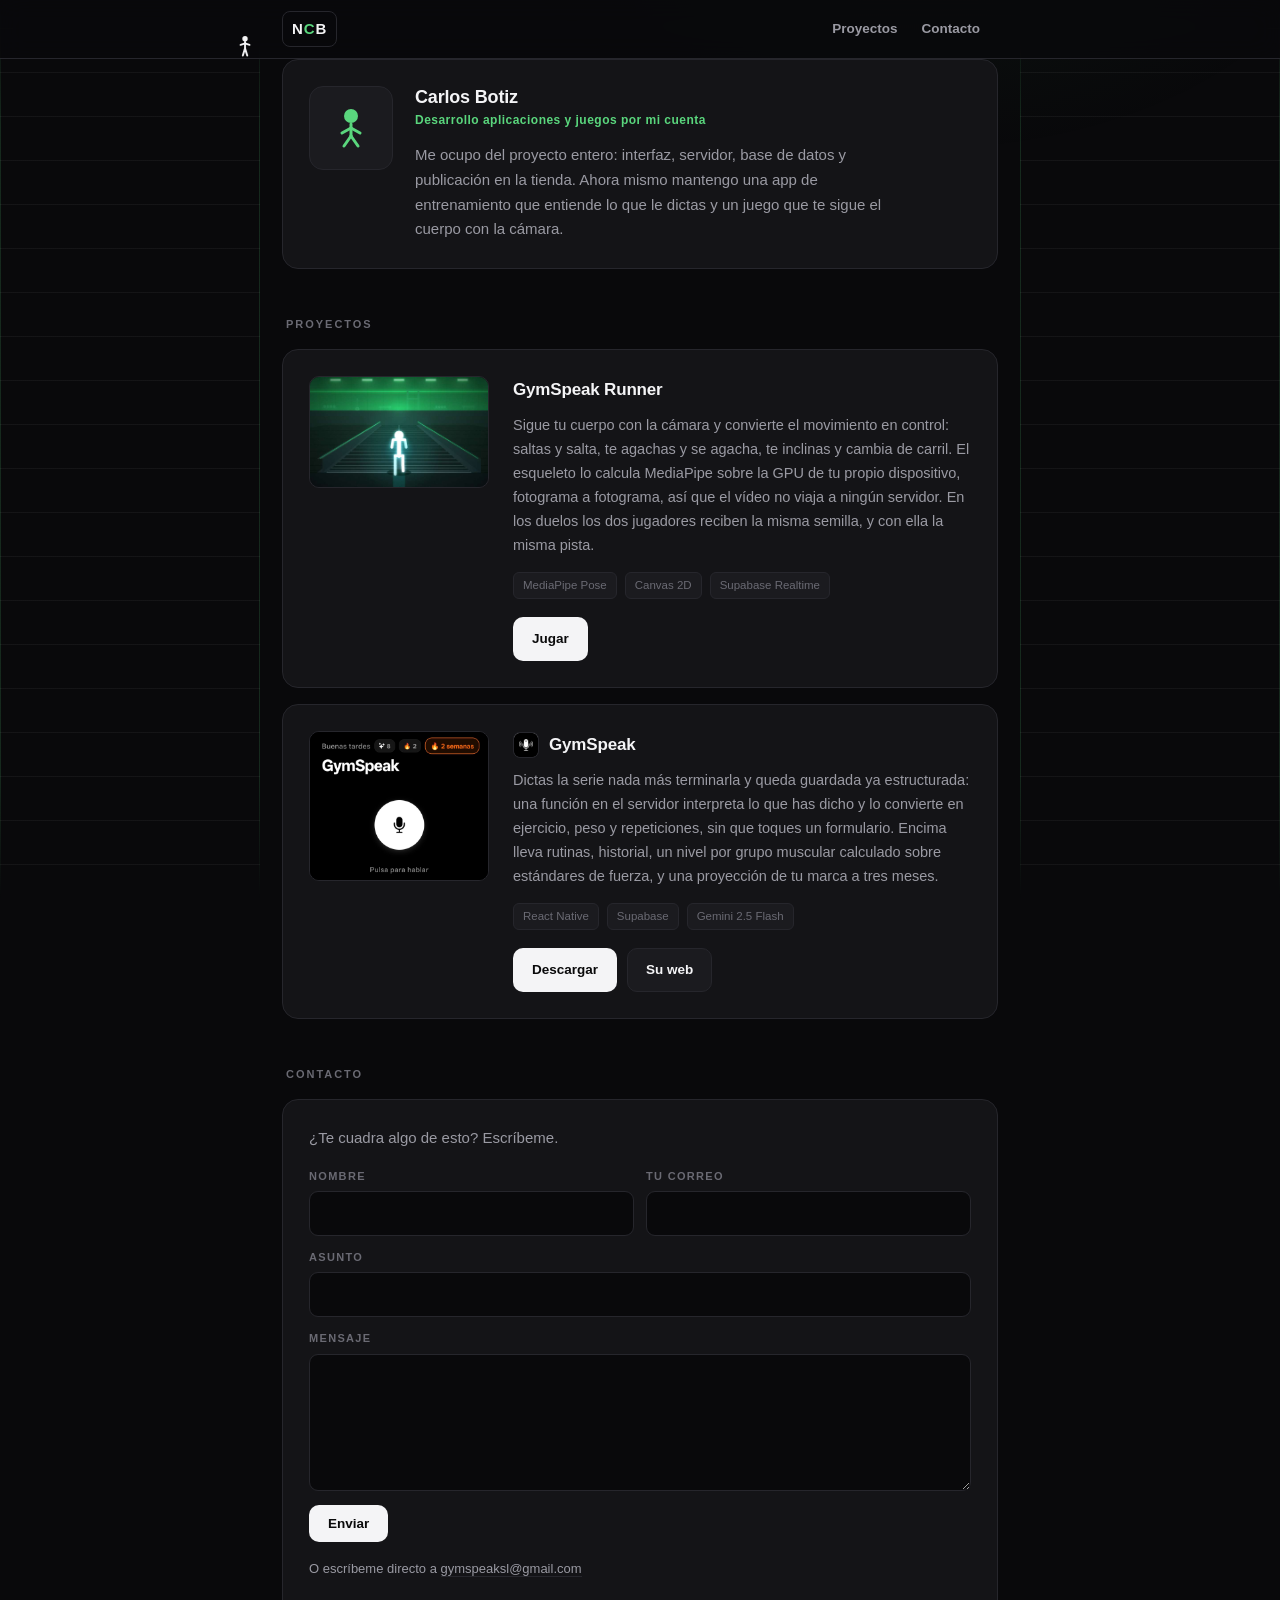
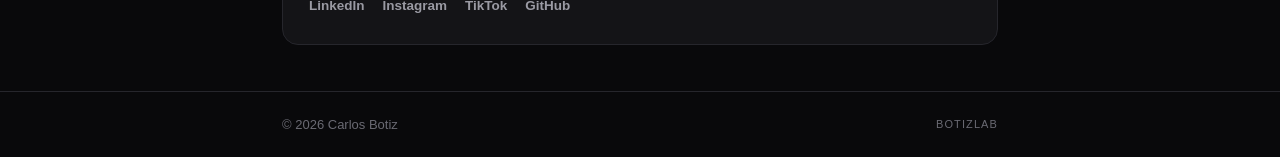
==== commit 20cf45d1: "El movil deja de ser un escritorio encogido El fallo gordo estaba en la hoja de GymSpeak, que compar" ====
--- a/index.html
+++ b/index.html
@@ -11,7 +11,7 @@
   <meta property="og:url" content="https://botizlab.github.io/" />
   <meta name="theme-color" content="#09090b" />
   <link rel="icon" href="assets/favicon.svg" type="image/svg+xml" />
-  <link rel="stylesheet" href="css/styles.css?v=11" />
+  <link rel="stylesheet" href="css/styles.css?v=13" />
 </head>
 <body>
 
@@ -21,11 +21,15 @@
       <a class="mono" href="/" aria-label="Inicio">N<i>C</i>B</a>
 
 
-      <button class="nav-toggle" id="navToggle" type="button" aria-label="Abrir menú" aria-expanded="false">≡</button>
-      <div class="nav-links" id="navLinks">
-        <a href="#proyectos">Proyectos</a>
+      <!-- El botón de cuenta va FUERA del menú plegable: en el móvil tiene que
+           verse siempre, para saber de un vistazo si estás dentro o no. -->
+      <div class="nav-derecha">
+        <div class="nav-links" id="navLinks">
+          <a href="#proyectos">Proyectos</a>
         <a href="#contacto">Contacto</a>
+        </div>
         <span class="hueco-cuenta" id="huecoCuenta"></span>
+        <button class="nav-toggle" id="navToggle" type="button" aria-label="Abrir menú" aria-expanded="false">≡</button>
       </div>
     </div>
   </nav>
@@ -187,12 +191,12 @@
     </div>
   </footer>
 
-  <script src="js/main.js?v=11"></script>
+  <script src="js/main.js?v=13"></script>
   <script type="module">
     // La cuenta va aparte y en módulo: solo se descarga el SDK de Supabase si
     // hace falta, y la portada no espera por ello para pintarse.
-    import { montarBoton, perfil, comoTeLlamas, sesion } from './js/cuenta.js?v=11';
-    import { montarCorredor } from './js/corredor.js?v=11';
+    import { montarBoton, perfil, comoTeLlamas, sesion } from './js/cuenta.js?v=13';
+    import { montarCorredor } from './js/corredor.js?v=13';
 
     montarCorredor('.nav-inner');
 
--- a/css/styles.css
+++ b/css/styles.css
@@ -99,6 +99,10 @@
 
 /* `align-items: center` es lo que endereza el botón de cuenta: sin él los
    elementos se estiran y su texto queda a distinta altura que los enlaces. */
+/* La derecha de la barra: enlaces, cuenta y el botón del menú. En escritorio
+   van los tres en fila; en móvil los enlaces se pliegan y los otros dos se
+   quedan siempre a la vista. */
+.nav-derecha { display: flex; align-items: center; gap: 18px; }
 .nav-links { display: flex; gap: 24px; align-items: center; }
 .nav-links a { color: var(--muted); font-size: 13.5px; font-weight: 600; transition: color .15s; }
 .nav-links a:hover { color: var(--text); }
@@ -283,6 +287,19 @@
   .proyecto { grid-template-columns: 1fr; gap: 18px; }
   .thumb-app { max-width: 190px; }
 
+  /* La miniatura del juego a ancho completo: en móvil es lo que vende */
+  .proyecto .thumb { max-width: none; }
+
+  /* Los botones ocupan la línea: en el móvil se pulsa con el pulgar y un
+     botón estrecho al lado de otro se falla */
+  .acciones { flex-direction: column; align-items: stretch; }
+  .acciones .btn { justify-content: center; padding: 13px 18px; }
+
+  .contacto { align-items: stretch; }
+  .contacto .btn { justify-content: center; }
+  .redes { justify-content: center; gap: 14px 20px; }
+
+  .nav-derecha { gap: 10px; }
   .nav-toggle { display: block; }
   .nav-links {
     position: absolute; top: var(--nav-h); left: -22px; right: -22px;
@@ -290,8 +307,17 @@
     background: var(--bg); border-bottom: 1px solid var(--border);
     max-height: 0; overflow: hidden; transition: max-height .3s ease;
   }
-  .nav-links.open { max-height: 160px; }
-  .nav-links a { padding: 14px 22px; width: 100%; border-top: 1px solid var(--border); }
+  .nav-links.open { max-height: 240px; }
+  .nav-links a { padding: 15px 22px; width: 100%; border-top: 1px solid var(--border); }
+
+  /* Nombres largos no pueden empujar al botón del menú fuera de la pantalla */
+  .cuenta-nombre { max-width: 7ch; }
+}
+
+/* Pantallas muy estrechas: el nombre estorba, basta con el emoji */
+@media (max-width: 380px) {
+  .cuenta-nombre { display: none; }
+  .cuenta-btn { padding: 5px 7px; }
 }
 
 @media (prefers-reduced-motion: reduce) {
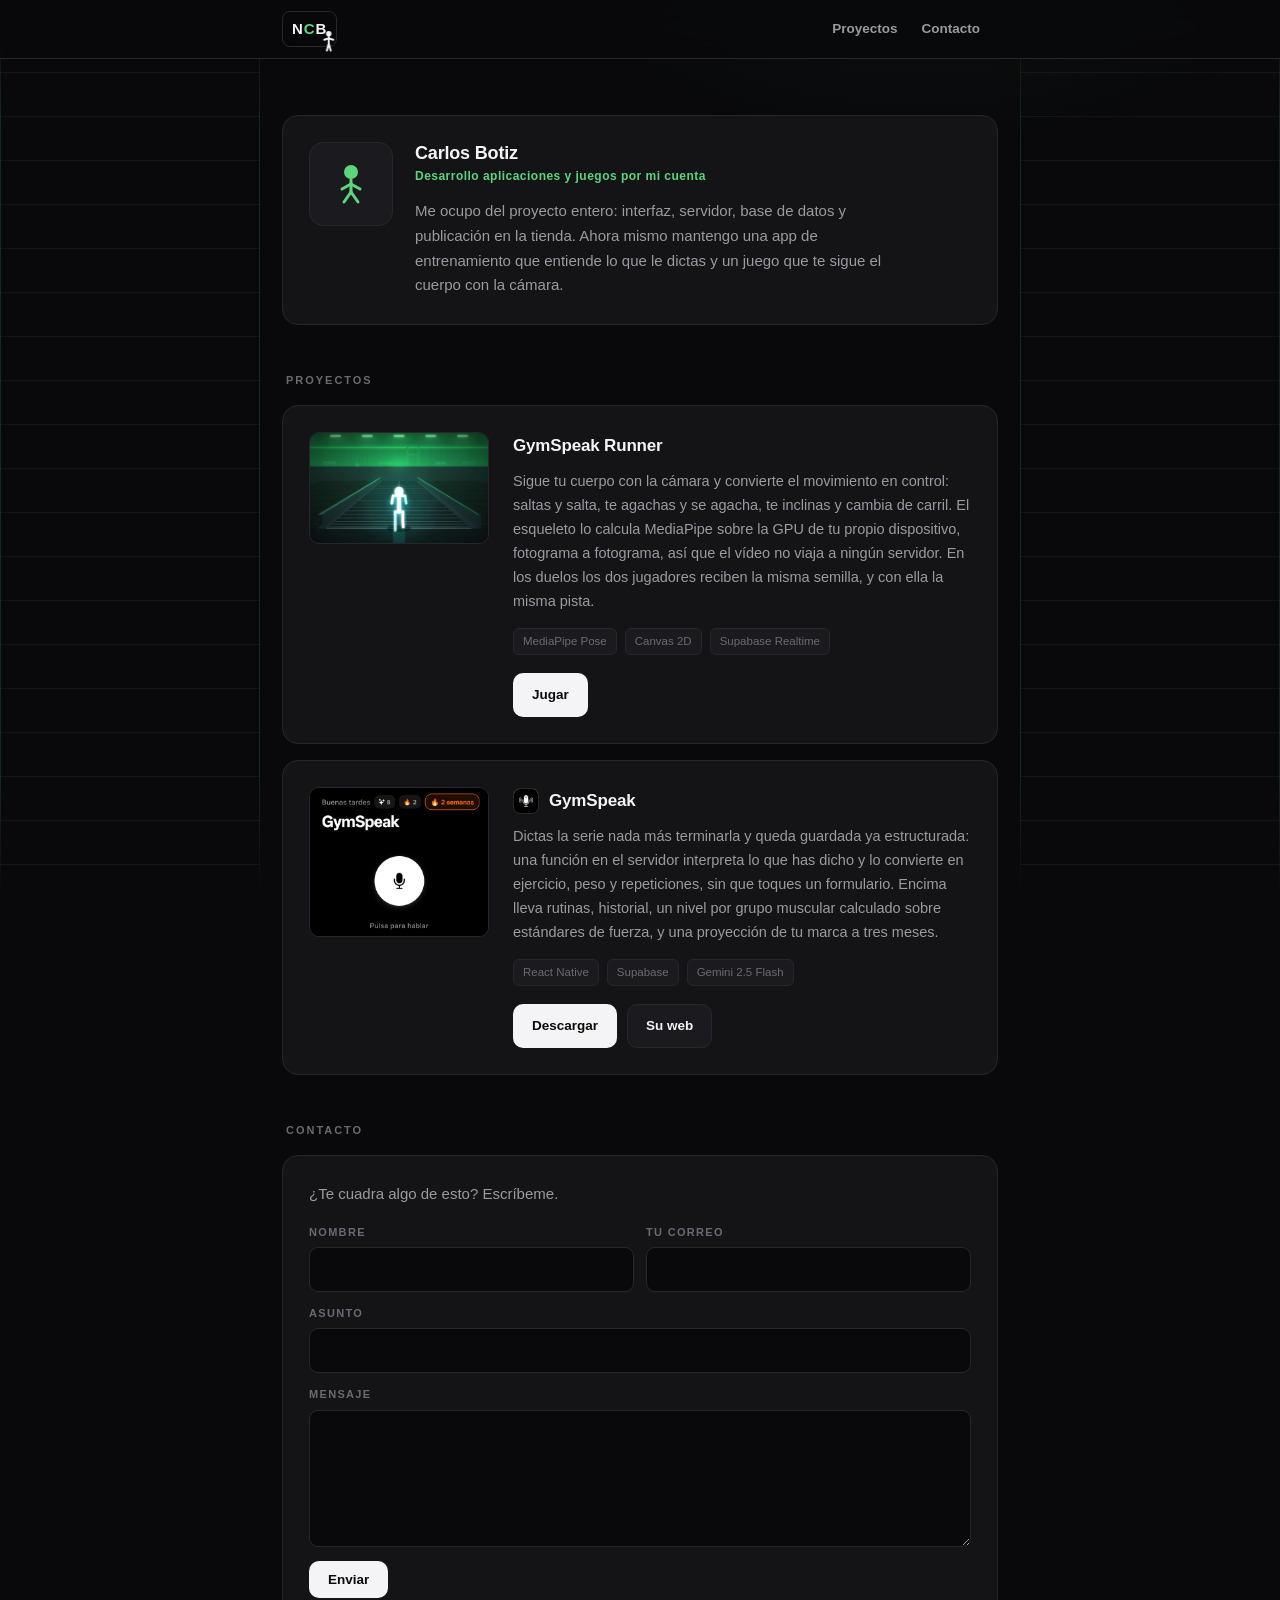
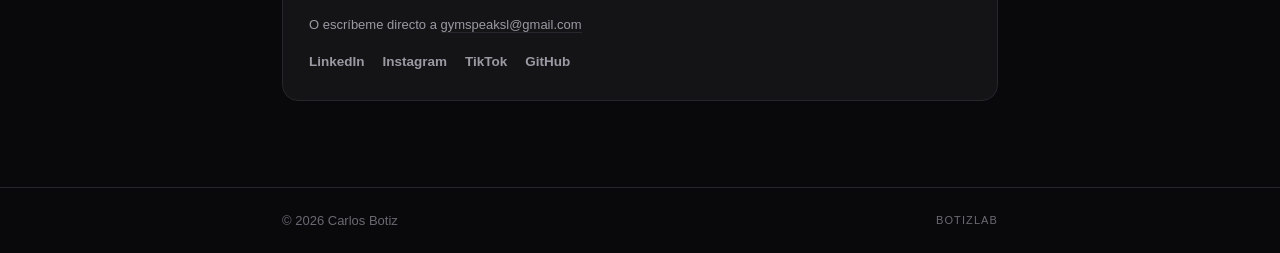
==== commit fa7e646f: "La primera caja deja de estar pegada a la barra Habia 14 px, en escritorio y en movil. La causa: `ma" ====
--- a/index.html
+++ b/index.html
@@ -11,7 +11,7 @@
   <meta property="og:url" content="https://botizlab.github.io/" />
   <meta name="theme-color" content="#09090b" />
   <link rel="icon" href="assets/favicon.svg" type="image/svg+xml" />
-  <link rel="stylesheet" href="css/styles.css?v=13" />
+  <link rel="stylesheet" href="css/styles.css?v=14" />
 </head>
 <body>
 
@@ -191,12 +191,12 @@
     </div>
   </footer>
 
-  <script src="js/main.js?v=13"></script>
+  <script src="js/main.js?v=14"></script>
   <script type="module">
     // La cuenta va aparte y en módulo: solo se descarga el SDK de Supabase si
     // hace falta, y la portada no espera por ello para pintarse.
-    import { montarBoton, perfil, comoTeLlamas, sesion } from './js/cuenta.js?v=13';
-    import { montarCorredor } from './js/corredor.js?v=13';
+    import { montarBoton, perfil, comoTeLlamas, sesion } from './js/cuenta.js?v=14';
+    import { montarCorredor } from './js/corredor.js?v=14';
 
     montarCorredor('.nav-inner');
 
--- a/css/styles.css
+++ b/css/styles.css
@@ -128,7 +128,10 @@
   color: var(--faint); margin: 0 0 16px 4px;
 }
 
-main { padding: 42px 0 20px; }
+/* Va con `main.wrap` y no con `main` a secas: `.wrap` pone `padding: 0 22px`
+   y, siendo una clase, gana al selector de elemento. Por eso la primera caja
+   salia pegada a la barra. */
+main.wrap { padding-top: 56px; padding-bottom: 20px; }
 main section { margin-bottom: 46px; }
 
 
@@ -279,6 +282,7 @@
 /* ─── Estrecho ───────────────────────────────────────────── */
 
 @media (max-width: 620px) {
+  main.wrap { padding-top: 34px; }
   .campos { grid-template-columns: 1fr; }
   .intro { grid-template-columns: 64px 1fr; gap: 16px; }
   .avatar { width: 64px; height: 64px; }
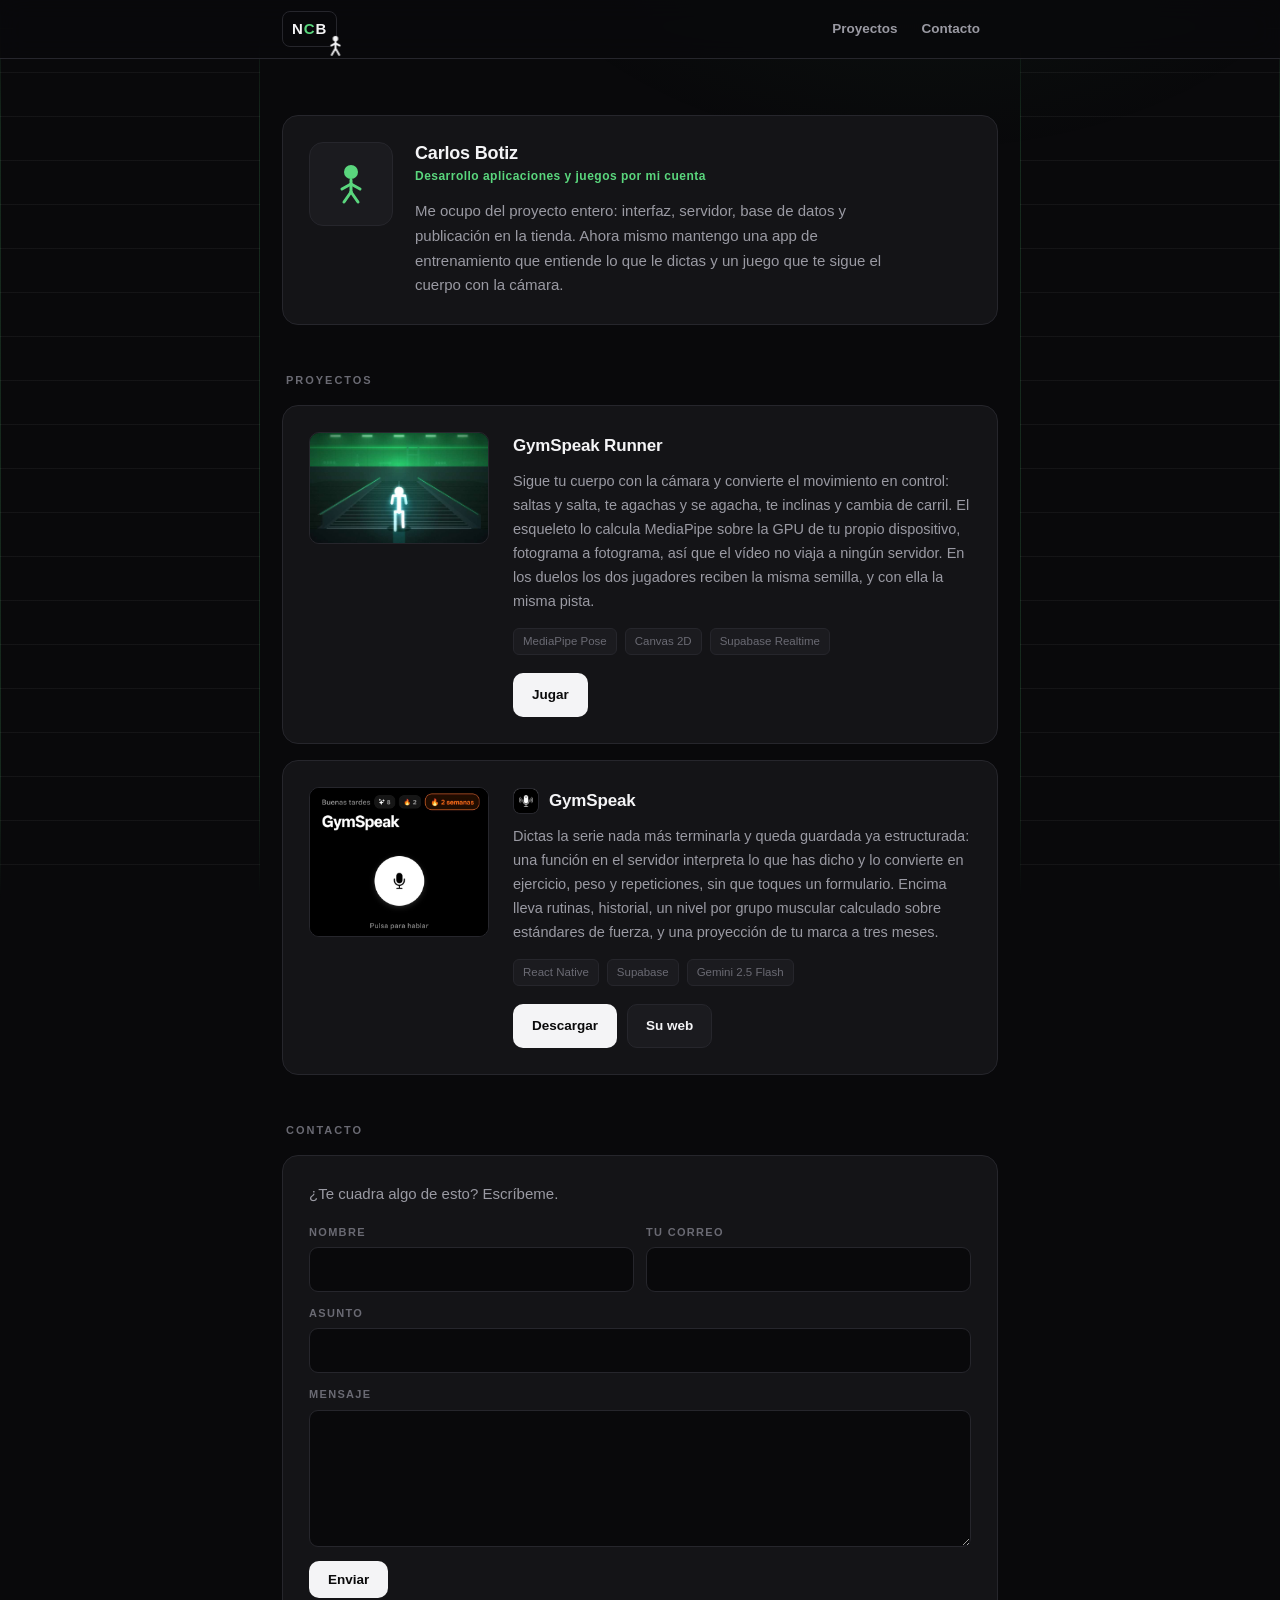
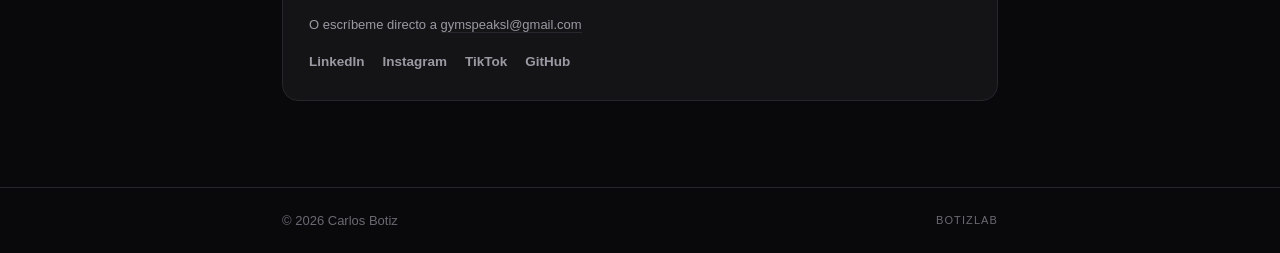
==== commit 143c6429: "El duelo pasa por una sala, y jugar solo deja de mostrar rival El marcador del rival se quedaba pues" ====
--- a/index.html
+++ b/index.html
@@ -11,7 +11,7 @@
   <meta property="og:url" content="https://botizlab.github.io/" />
   <meta name="theme-color" content="#09090b" />
   <link rel="icon" href="assets/favicon.svg" type="image/svg+xml" />
-  <link rel="stylesheet" href="css/styles.css?v=14" />
+  <link rel="stylesheet" href="css/styles.css?v=15" />
 </head>
 <body>
 
@@ -191,12 +191,12 @@
     </div>
   </footer>
 
-  <script src="js/main.js?v=14"></script>
+  <script src="js/main.js?v=15"></script>
   <script type="module">
     // La cuenta va aparte y en módulo: solo se descarga el SDK de Supabase si
     // hace falta, y la portada no espera por ello para pintarse.
-    import { montarBoton, perfil, comoTeLlamas, sesion } from './js/cuenta.js?v=14';
-    import { montarCorredor } from './js/corredor.js?v=14';
+    import { montarBoton, perfil, comoTeLlamas, sesion } from './js/cuenta.js?v=15';
+    import { montarCorredor } from './js/corredor.js?v=15';
 
     montarCorredor('.nav-inner');
 
